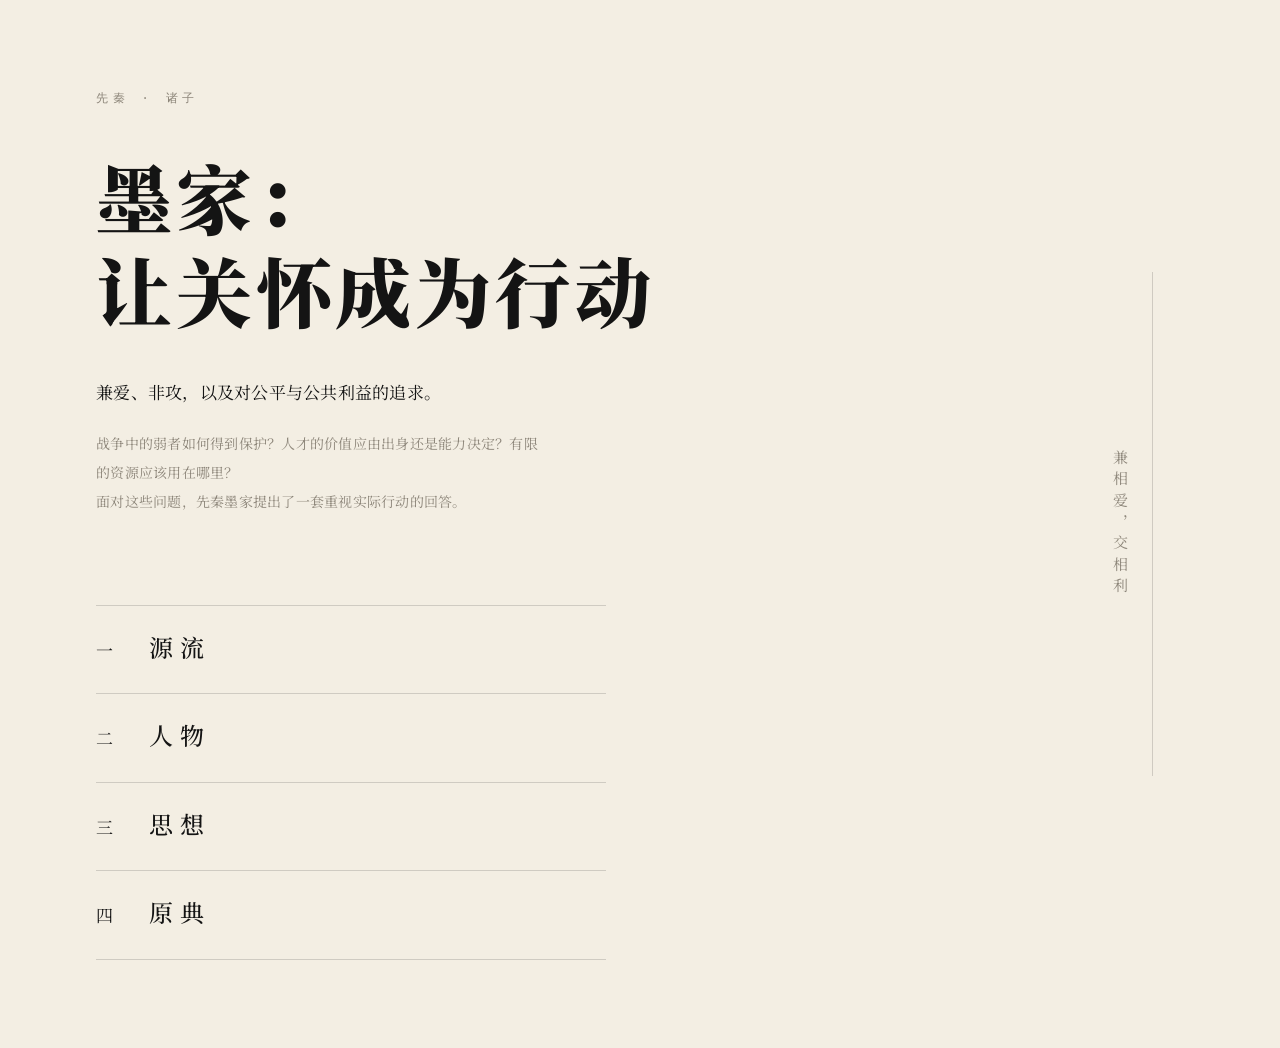
==== index.html @ 97afff65 "墨家网站：先秦墨家介绍（首页/源流/人物/思想/附录）" ====
<!DOCTYPE html>
<html lang="zh-CN">
<head>
  <meta charset="UTF-8">
  <meta name="viewport" content="width=device-width, initial-scale=1.0">
  <title>墨家：让关怀成为行动</title>
  <link rel="preconnect" href="https://fonts.googleapis.com">
  <link rel="preconnect" href="https://fonts.gstatic.com" crossorigin>
  <link href="https://fonts.googleapis.com/css2?family=Noto+Serif+SC:wght@300;400;500;600;700;900&display=swap" rel="stylesheet">
  <link rel="stylesheet" href="css/style.css">
</head>
<body class="page-home">
  <main class="home">
    <div class="home-left">
      <div class="home-kicker">先秦 · 诸子</div>
      <h1 class="home-title">墨家：<br>让关怀成为行动</h1>
      <p class="home-sub">兼爱、非攻，以及对公平与公共利益的追求。</p>
      <p class="home-questions">
        战争中的弱者如何得到保护？人才的价值应由出身还是能力决定？有限的资源应该用在哪里？<br>
        面对这些问题，先秦墨家提出了一套重视实际行动的回答。
      </p>
      <nav class="home-nav" aria-label="目录">
        <a href="yuanliu.html"><span class="sec-no">一</span><span class="sec-title">源流</span></a>
        <a href="renwu.html"><span class="sec-no">二</span><span class="sec-title">人物</span></a>
        <a href="sixiang.html"><span class="sec-no">三</span><span class="sec-title">思想</span></a>
        <a href="fulu.html"><span class="sec-no">四</span><span class="sec-title">原典</span></a>
      </nav>
    </div>
    <div class="home-right" aria-hidden="true">
      <span class="vertical-text">兼相爱，交相利</span>
      <span class="vertical-line"></span>
    </div>
  </main>
</body>
</html>
---- css/style.css ----
/* ============================================================
   墨家网站 · 设计规范
   宣纸 #F3EEE3 · 墨黑 #141414 · 朱砂 #B03A2E（仅用于引文/节号/细线/标记）
   思源宋体 · 行距 1.9 · 窄栏约 31em · 所有线条 0.5px
   ============================================================ */

:root {
  --paper: #F3EEE3;
  --ink: #141414;
  --vermilion: #B03A2E;
  --gray: #8d867a;
  --line-ink: rgba(20, 20, 20, 0.16);
  --line-verm: rgba(176, 58, 46, 0.55);
  --serif: "Noto Serif SC", "Source Han Serif SC", "Source Han Serif CN", "Songti SC", "STSong", "SimSun", serif;
  --mono: "SF Mono", "JetBrains Mono", "Menlo", "Consolas", "Courier New", monospace;
}

* { margin: 0; padding: 0; box-sizing: border-box; }

html { -webkit-font-smoothing: antialiased; text-rendering: optimizeLegibility; }

body {
  background: var(--paper);
  color: var(--ink);
  font-family: var(--serif);
  font-size: 17px;
  line-height: 1.9;
  letter-spacing: 0.015em;
  min-height: 100vh;
}

a { color: inherit; }

/* ---------- 通用 ---------- */
.reading { max-width: 31em; }

.hairline { border: none; border-top: 0.5px solid var(--line-ink); }
.hairline-verm { border: none; border-top: 0.5px solid var(--line-verm); }

.verm-rule { width: 64px; height: 0.5px; background: var(--vermilion); }

.section-no {
  font-family: var(--mono);
  font-size: 12px;
  color: var(--vermilion);
  letter-spacing: 0.12em;
}

/* ---------- 顶部导航（子页面） ---------- */
.site-head { border-bottom: 0.5px solid var(--line-ink); }
.site-head-inner {
  max-width: 1180px; margin: 0 auto; padding: 26px 72px;
  display: flex; align-items: baseline; justify-content: space-between;
}
.wordmark { font-size: 20px; font-weight: 700; letter-spacing: 0.3em; text-decoration: none; }
.wordmark .sub { font-size: 11px; font-weight: 400; color: var(--gray); letter-spacing: 0.15em; margin-left: 10px; }
.site-nav { display: flex; gap: 34px; }
.site-nav a {
  font-size: 14px; letter-spacing: 0.16em; text-decoration: none; color: var(--ink);
  position: relative; padding-bottom: 4px;
}
.site-nav a::after {
  content: ""; position: absolute; left: 0; bottom: 0;
  width: 0; height: 0.5px; background: var(--vermilion);
  transition: width 0.3s ease;
}
.site-nav a:hover::after { width: 100%; }
.site-nav a.current { color: var(--vermilion); }

/* ---------- 子页面框架 ---------- */
.page { max-width: 1180px; margin: 0 auto; padding: 72px 72px 140px; }
.page-title { font-size: 40px; font-weight: 700; letter-spacing: 0.06em; line-height: 1.3; }
.page-lead { margin-top: 18px; color: var(--gray); font-size: 15px; max-width: 30em; }
.page-section { margin-top: 72px; }
.page-section + .page-section { margin-top: 96px; }

/* ============================================================
   首页
   ============================================================ */
.page-home { min-height: 100vh; }
.home {
  max-width: 1280px; margin: 0 auto; padding: 88px 96px;
  display: flex; min-height: 100vh;
}
.home-left { flex: 1; display: flex; flex-direction: column; justify-content: center; }
.home-kicker { font-family: var(--mono); font-size: 12px; letter-spacing: 0.4em; color: var(--gray); margin-bottom: 40px; }
.home-title { font-size: clamp(46px, 6vw, 76px); font-weight: 900; letter-spacing: 0.05em; line-height: 1.22; }
.home-sub { margin-top: 40px; color: var(--ink); font-size: 17px; max-width: 30em; }
.home-questions { margin-top: 20px; color: var(--gray); font-size: 14px; max-width: 32em; line-height: 2.1; }
.home-nav { margin-top: 88px; max-width: 30em; }
.home-nav a {
  display: flex; align-items: baseline; gap: 26px;
  padding: 18px 0; text-decoration: none; color: var(--ink);
  border-top: 0.5px solid var(--line-ink);
}
.home-nav a:last-child { border-bottom: 0.5px solid var(--line-ink); }
.home-nav .sec-no { min-width: 1.6em; }
.home-nav .sec-title {
  font-size: 24px; font-weight: 500; letter-spacing: 0.3em; position: relative; padding-bottom: 6px;
}
.home-nav .sec-title::after {
  content: ""; position: absolute; left: 0; bottom: 0;
  width: 0; height: 0.5px; background: var(--vermilion); transition: width 0.35s ease;
}
.home-nav a:hover .sec-title::after { width: 100%; }

.home-right {
  width: 110px; display: flex; align-items: center; justify-content: center; gap: 18px;
}
.home-right .vertical-line { width: 0.5px; height: 56vh; background: var(--line-ink); }
.home-right .vertical-text {
  writing-mode: vertical-rl; text-orientation: mixed;
  font-size: 15px; letter-spacing: 0.42em; color: var(--gray); white-space: nowrap;
}

/* ============================================================
   学派源流（时间轴）
   ============================================================ */
.timeline { position: relative; padding-left: 88px; margin-top: 64px; }
.timeline::before {
  content: ""; position: absolute; left: 22px; top: 6px; bottom: 6px;
  width: 0.5px; background: var(--line-ink);
}
.tl-item { position: relative; padding: 0 0 72px; }
.tl-item::before {
  content: ""; position: absolute; left: 22px; transform: translateX(-50%);
  top: 10px; width: 7px; height: 7px; border-radius: 50%;
  background: var(--vermilion);
}
.tl-body { max-width: 40em; }
.tl-item:nth-child(even) .tl-body { margin-left: 56px; }
.tl-head { display: flex; align-items: baseline; gap: 18px; }
.tl-era { font-size: 26px; font-weight: 700; letter-spacing: 0.16em; }
.tl-title { margin-top: 10px; font-size: 17px; font-weight: 500; color: var(--ink); }
.tl-text { margin-top: 14px; font-size: 15px; color: var(--ink); max-width: 30em; }
.tl-quote {
  margin-top: 22px; font-size: 16px; color: var(--vermilion); line-height: 1.9;
}
.tl-quote cite { display: block; font-size: 12px; color: var(--gray); margin-top: 6px; }
.tl-divider { width: 3cm; height: 0.5px; background: var(--vermilion); margin-top: 28px; }

/* ============================================================
   代表人物
   ============================================================ */
.person { display: grid; grid-template-columns: 1fr 220px; column-gap: 72px; padding: 76px 0; }
.person + .person { border-top: 0.5px solid var(--line-ink); }
.person-name { font-size: 46px; font-weight: 700; letter-spacing: 0.08em; line-height: 1.2; }
.person-name .pinyin { font-family: var(--mono); font-size: 13px; color: var(--gray); letter-spacing: 0.1em; margin-left: 14px; font-weight: 400; }
.person-main .hairline { margin: 26px 0 30px; }
.person-body { max-width: 31em; font-size: 15px; }
.person-body blockquote {
  margin-top: 28px; font-size: 16px; color: var(--vermilion); line-height: 1.9;
}
.person-body blockquote cite { display: block; font-size: 12px; color: var(--gray); margin-top: 8px; }
.person-note {
  font-size: 12px; color: var(--gray); line-height: 2.1;
  border-left: 0.5px solid var(--line-ink); padding-left: 24px;
  align-self: start;
}
.person-foot { margin-top: 8px; font-size: 12px; color: var(--gray); max-width: 34em; }

/* ============================================================
   思想总览（关系图）
   ============================================================ */
.rel-wrap { margin-top: 64px; max-width: 620px; }
.rel-diagram { width: 100%; height: auto; display: block; }
.rel-line { stroke: var(--line-ink); stroke-width: 0.5; vector-effect: non-scaling-stroke; transition: stroke 0.3s ease; }
.rel-label { fill: var(--ink); font-family: var(--serif); font-size: 24px; letter-spacing: 0.2em; }
.rel-center { fill: var(--ink); font-family: var(--serif); font-size: 48px; font-weight: 700; letter-spacing: 0.1em; }
.rel-group a { text-decoration: none; }
.rel-group:hover .rel-line { stroke: var(--line-verm); }
.rel-group:hover .rel-label { fill: var(--vermilion); }
.rel-center-link:hover .rel-center { fill: var(--vermilion); }
.rel-note { margin-top: 48px; max-width: 30em; }
.rel-note p { font-size: 13px; color: var(--gray); line-height: 2; }
.rel-note p + p { margin-top: 12px; }

/* ============================================================
   思想详情页
   ============================================================ */
.thought-head { margin-bottom: 56px; }
.thought-head .verm-rule { margin-bottom: 40px; }
.thought-title { font-size: 48px; font-weight: 700; letter-spacing: 0.12em; line-height: 1.2; }
.thought-quote { margin-top: 26px; font-size: 22px; color: var(--vermilion); line-height: 1.85; font-weight: 500; max-width: 24em; }
.thought-quote cite { display: block; font-size: 12px; color: var(--gray); font-weight: 400; margin-top: 12px; letter-spacing: 0.05em; }

.thought-grid { display: grid; grid-template-columns: 1fr 240px; column-gap: 72px; }
.thought-body { max-width: 31em; }
.thought-body section { padding: 30px 0; }
.thought-body section + section { border-top: 0.5px solid var(--line-ink); }
.thought-body h2 { font-size: 15px; font-weight: 600; letter-spacing: 0.32em; color: var(--gray); margin-bottom: 18px; }
.thought-body p { font-size: 15px; }
.thought-body p + p { margin-top: 14px; }
.thought-body blockquote { margin: 14px 0; color: var(--ink); font-size: 15px; }

.triple { list-style: none; margin-top: 18px; }
.triple li { display: flex; gap: 18px; padding: 11px 0; border-top: 0.5px solid var(--line-ink); }
.triple li:last-child { border-bottom: 0.5px solid var(--line-ink); }
.triple .term { font-family: var(--mono); font-size: 14px; color: var(--vermilion); min-width: 2.2em; letter-spacing: 0.05em; }

.thought-note {
  font-size: 12px; color: var(--gray); line-height: 2.1;
  border-left: 0.5px solid var(--line-ink); padding-left: 24px;
  align-self: start;
}
.thought-back { margin-top: 72px; }
.thought-back a { text-decoration: none; font-size: 14px; letter-spacing: 0.1em; color: var(--ink); }
.thought-back a:hover { color: var(--vermilion); }

/* ============================================================
   附录
   ============================================================ */
.three-grid { display: grid; grid-template-columns: repeat(3, 1fr); gap: 56px; margin-top: 48px; }
.three-col .ruler { border-top: 0.5px solid var(--line-ink); position: relative; margin-bottom: 28px; }
.three-col .ruler::before {
  content: ""; position: absolute; top: -5px; left: 0; right: 0; height: 9px;
  background-image: repeating-linear-gradient(to right, rgba(20,20,20,0.42) 0 0.5px, transparent 0.5px 18px);
}
.three-col h3 { font-size: 22px; font-weight: 700; letter-spacing: 0.24em; margin-bottom: 14px; }
.three-col p { font-size: 14px; text-align: left; }

.mojing-list { margin-top: 40px; max-width: 40em; }
.mojing-intro { font-size: 13px; color: var(--gray); margin-bottom: 8px; }
.mojing-item { display: grid; grid-template-columns: 60px 1fr; gap: 28px; padding: 20px 0; border-top: 0.5px solid var(--line-ink); }
.mojing-item:last-child { border-bottom: 0.5px solid var(--line-ink); }
.mojing-item .no { font-family: var(--mono); font-size: 13px; color: var(--vermilion); letter-spacing: 0.08em; padding-top: 2px; }
.mojing-item .yuanwen { font-size: 16px; }
.mojing-item .shiyi { font-size: 13px; color: var(--gray); margin-top: 4px; }

.ref-grid { display: grid; grid-template-columns: 1fr 1fr; gap: 72px; margin-top: 40px; }
.ref-col h3 { font-size: 15px; font-weight: 600; letter-spacing: 0.3em; color: var(--gray); margin-bottom: 22px; }
.ref-col ol { list-style: none; }
.ref-col li { font-size: 13px; line-height: 2; margin-bottom: 16px; }
.ref-col li .no { font-family: var(--mono); color: var(--vermilion); margin-right: 6px; font-size: 12px; }
.ref-date { margin-top: 24px; font-size: 12px; color: var(--gray); }

/* ============================================================
   响应式
   ============================================================ */
@media (max-width: 900px) {
  .site-head-inner, .page, .home { padding-left: 28px; padding-right: 28px; }
  .home { flex-direction: column; padding-top: 56px; }
  .home-right { display: none; }
  .person, .thought-grid { grid-template-columns: 1fr; }
  .person-note, .thought-note { border-left: none; border-top: 0.5px solid var(--line-ink); padding-left: 0; padding-top: 16px; margin-top: 24px; }
  .three-grid, .ref-grid { grid-template-columns: 1fr; }
  .timeline { padding-left: 48px; }
  .tl-item:nth-child(even) .tl-body { margin-left: 0; }
}
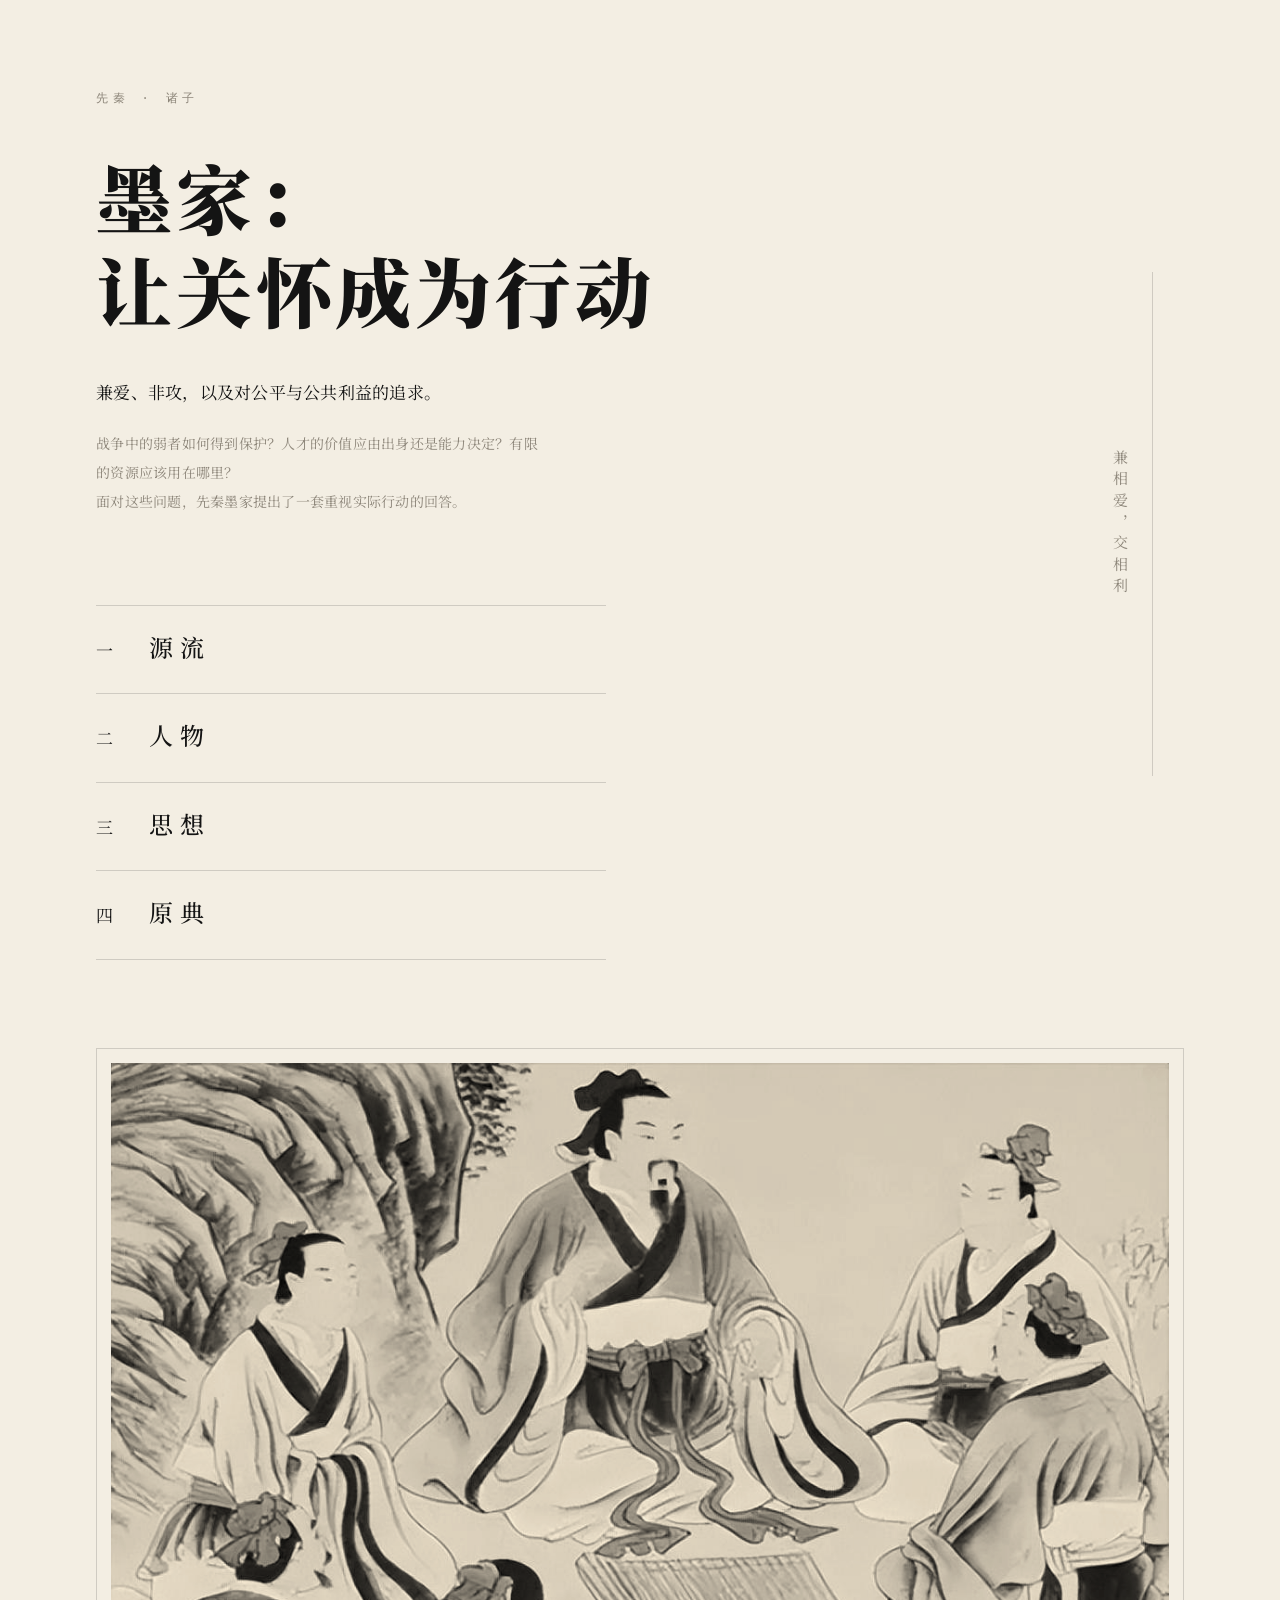
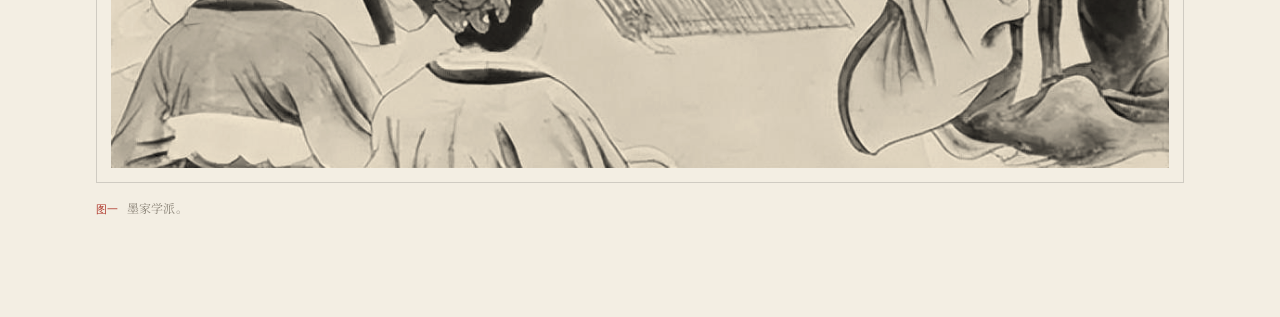
==== commit e5551c5e: "添加三张配图并按图录风格处理" ====
--- a/index.html
+++ b/index.html
@@ -31,5 +31,10 @@
       <span class="vertical-line"></span>
     </div>
   </main>
+
+  <figure class="fig fig--home">
+    <div class="fig-frame"><img src="img/heying.jpg" alt="墨家学派想象图"></div>
+    <figcaption><span class="fig-no">图一</span>墨家学派。</figcaption>
+  </figure>
 </body>
 </html>
--- a/css/style.css
+++ b/css/style.css
@@ -171,6 +171,8 @@
 .rel-group:hover .rel-line { stroke: var(--line-verm); }
 .rel-group:hover .rel-label { fill: var(--vermilion); }
 .rel-center-link:hover .rel-center { fill: var(--vermilion); }
+.rel-group a, .rel-center-link { cursor: pointer; }
+.rel-hint { margin-top: 24px; font-size: 15px; color: var(--ink); }
 .rel-note { margin-top: 48px; max-width: 30em; }
 .rel-note p { font-size: 13px; color: var(--gray); line-height: 2; }
 .rel-note p + p { margin-top: 12px; }
@@ -232,11 +234,38 @@
 .ref-col ol { list-style: none; }
 .ref-col li { font-size: 13px; line-height: 2; margin-bottom: 16px; }
 .ref-col li .no { font-family: var(--mono); color: var(--vermilion); margin-right: 6px; font-size: 12px; }
+.ref-col a {
+  color: var(--ink);
+  text-decoration: underline;
+  text-decoration-color: rgba(20, 20, 20, 0.4);
+  text-decoration-thickness: 0.5px;
+  text-underline-offset: 4px;
+  transition: color 0.2s ease, text-decoration-color 0.2s ease;
+}
+.ref-col a:hover { color: var(--vermilion); text-decoration-color: var(--vermilion); }
 .ref-date { margin-top: 24px; font-size: 12px; color: var(--gray); }
 
 /* ============================================================
    响应式
    ============================================================ */
+/* ============================================================
+   图录（配图）
+   ============================================================ */
+.fig { margin: 0; }
+.fig-frame { border: 0.5px solid var(--line-ink); padding: 14px; }
+.fig img {
+  width: 100%; height: auto; display: block;
+  filter: grayscale(1) sepia(0.22) contrast(1.04);
+  mix-blend-mode: multiply;
+}
+.fig figcaption { margin-top: 14px; font-size: 12px; color: var(--gray); line-height: 1.9; }
+.fig figcaption .fig-no { font-family: var(--mono); color: var(--vermilion); margin-right: 8px; font-size: 11px; }
+
+/* 配图定位 */
+.fig--lead { max-width: 680px; margin: 40px 0 60px; }
+.fig--home { max-width: 1280px; margin: 0 auto 96px; padding: 0 96px; }
+.fig--person { float: right; width: 260px; margin: 4px 0 30px 36px; }
+
 @media (max-width: 900px) {
   .site-head-inner, .page, .home { padding-left: 28px; padding-right: 28px; }
   .home { flex-direction: column; padding-top: 56px; }
@@ -246,4 +275,6 @@
   .three-grid, .ref-grid { grid-template-columns: 1fr; }
   .timeline { padding-left: 48px; }
   .tl-item:nth-child(even) .tl-body { margin-left: 0; }
-}
+  .fig--person { float: none; width: 100%; margin: 24px 0; }
+  .fig--home { padding-left: 28px; padding-right: 28px; }
+}
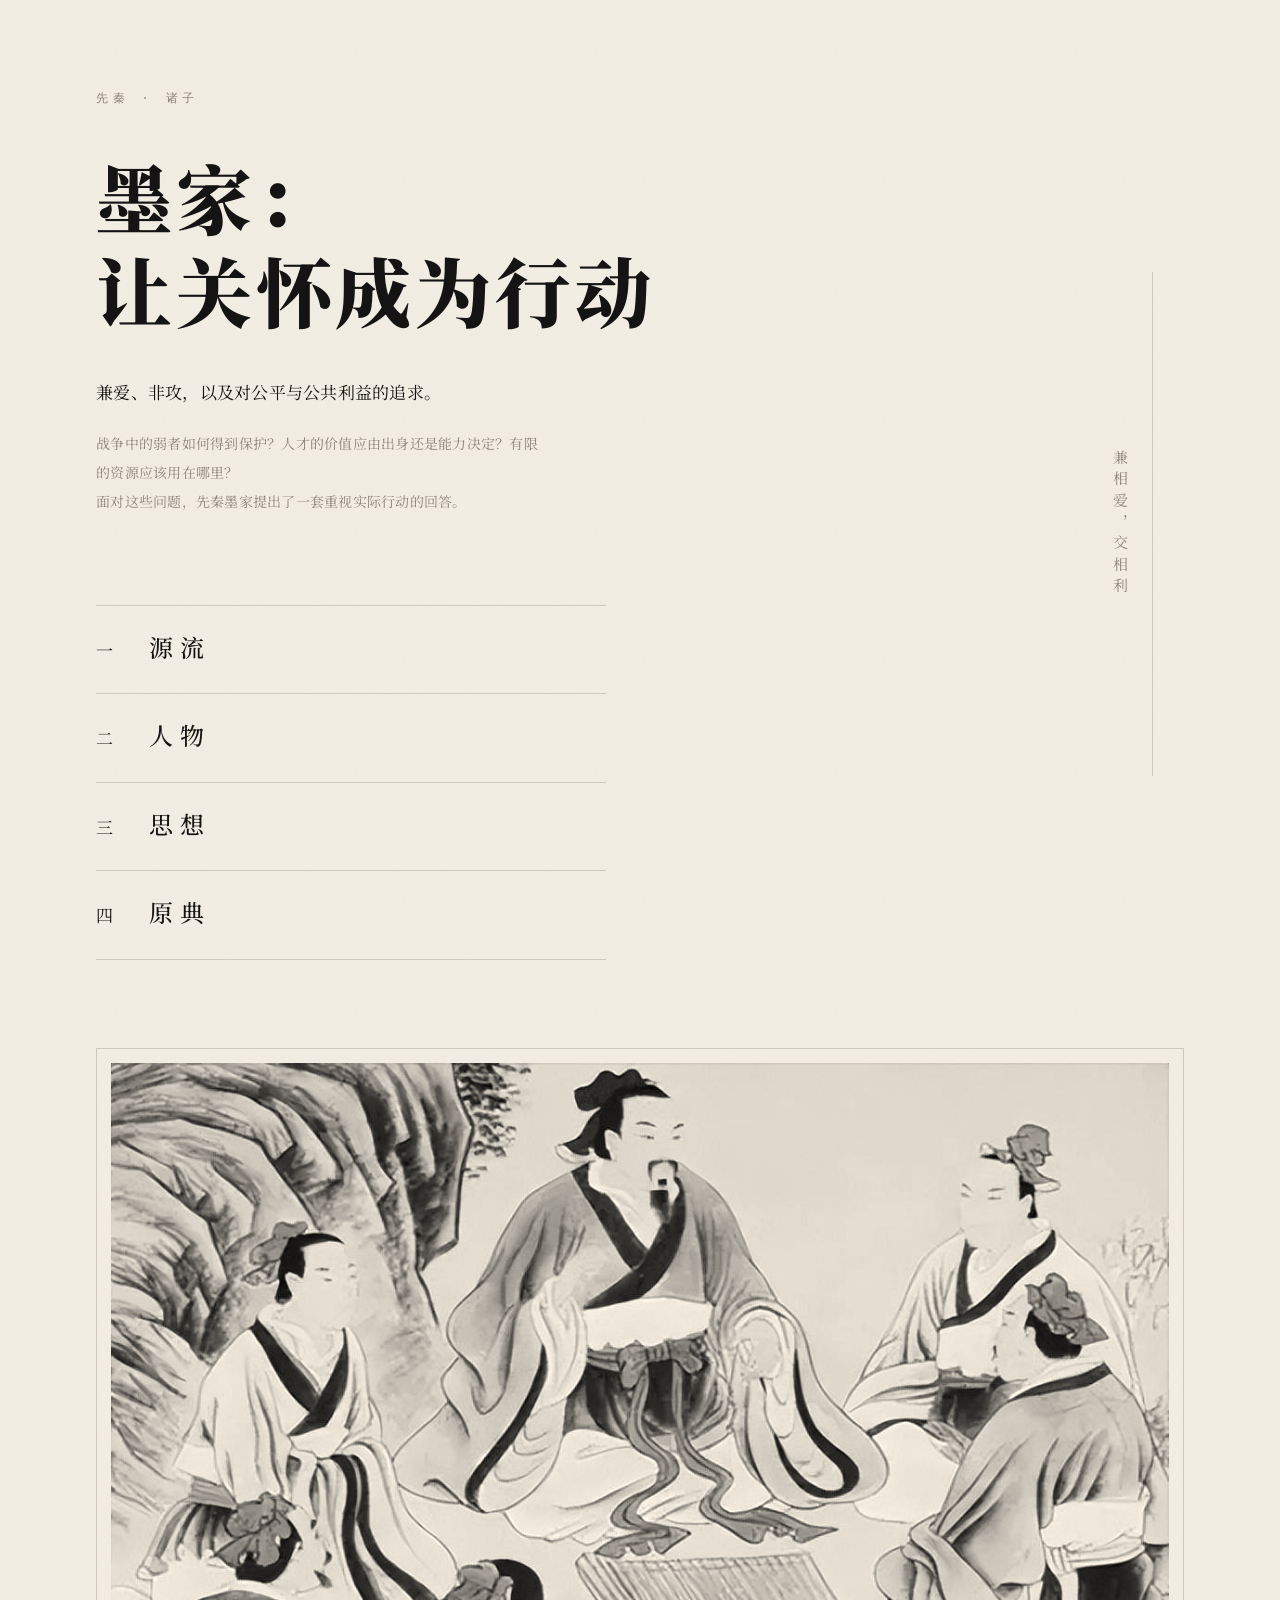
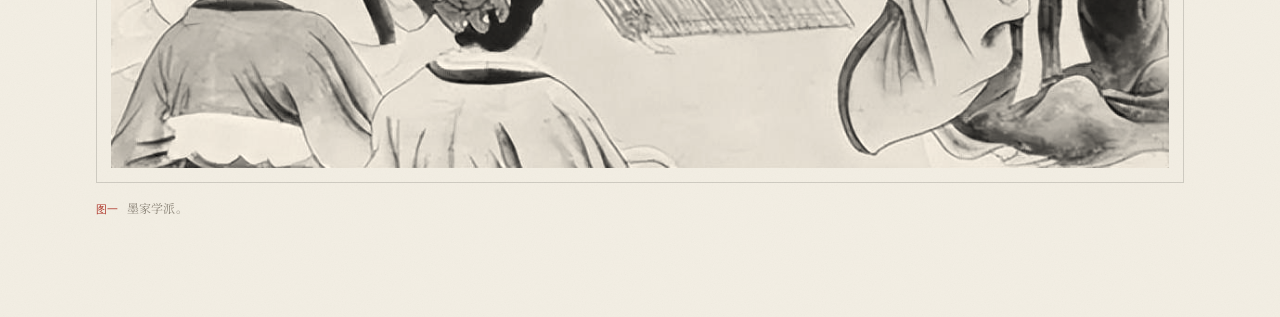
==== commit 201bd6ad: "交互升级：可拖拽时间线、阅读进度线、入场动效与宣纸纹理" ====
--- a/index.html
+++ b/index.html
@@ -36,5 +36,6 @@
     <div class="fig-frame"><img src="img/heying.jpg" alt="墨家学派想象图"></div>
     <figcaption><span class="fig-no">图一</span>墨家学派。</figcaption>
   </figure>
+  <script src="js/main.js"></script>
 </body>
 </html>
--- a/css/style.css
+++ b/css/style.css
@@ -20,7 +20,8 @@
 html { -webkit-font-smoothing: antialiased; text-rendering: optimizeLegibility; }
 
 body {
-  background: var(--paper);
+  background-color: var(--paper);
+  background-image: url("data:image/svg+xml,%3Csvg xmlns='http://www.w3.org/2000/svg' width='240' height='240'%3E%3Cfilter id='n'%3E%3CfeTurbulence type='fractalNoise' baseFrequency='0.9' numOctaves='3' stitchTiles='stitch'/%3E%3CfeColorMatrix type='saturate' values='0'/%3E%3C/filter%3E%3Crect width='100%25' height='100%25' filter='url(%23n)' opacity='0.06'/%3E%3C/svg%3E");
   color: var(--ink);
   font-family: var(--serif);
   font-size: 17px;
@@ -114,30 +115,58 @@
 }
 
 /* ============================================================
-   学派源流（时间轴）
-   ============================================================ */
-.timeline { position: relative; padding-left: 88px; margin-top: 64px; }
-.timeline::before {
-  content: ""; position: absolute; left: 22px; top: 6px; bottom: 6px;
-  width: 0.5px; background: var(--line-ink);
-}
-.tl-item { position: relative; padding: 0 0 72px; }
-.tl-item::before {
-  content: ""; position: absolute; left: 22px; transform: translateX(-50%);
-  top: 10px; width: 7px; height: 7px; border-radius: 50%;
+   学派源流（横向可拖拽时间轴）
+   ============================================================ */
+.timeline {
+  margin-top: 64px;
+  overflow-x: auto;
+  cursor: grab;
+  -webkit-overflow-scrolling: touch;
+  scrollbar-width: thin;
+  scrollbar-color: rgba(20, 20, 20, 0.25) transparent;
+  padding-bottom: 32px;
+}
+.timeline.dragging { cursor: grabbing; user-select: none; }
+.tl-track {
+  display: flex; align-items: stretch; gap: 64px;
+  min-width: max-content;
+  position: relative;
+}
+.tl-track::before {
+  content: ""; position: absolute; left: 0; right: 0; bottom: 0;
+  height: 0.5px; background: var(--line-ink);
+}
+.tl-node {
+  width: 340px; flex: none;
+  display: flex; flex-direction: column;
+}
+.tl-card {
+  border: 0.5px solid var(--line-ink);
+  padding: 26px 28px 24px;
+  flex: 1;
+  transition: border-color 0.3s ease;
+}
+.tl-node:hover .tl-card { border-color: var(--line-verm); }
+.tl-head { display: flex; align-items: baseline; gap: 18px; }
+.tl-era { font-size: 24px; font-weight: 700; letter-spacing: 0.16em; transition: color 0.25s ease; }
+.tl-node:hover .tl-era { color: var(--vermilion); }
+.tl-title { margin-top: 12px; font-size: 17px; font-weight: 500; color: var(--ink); }
+.tl-text { margin-top: 14px; font-size: 15px; color: var(--ink); line-height: 1.9; }
+.tl-quote { margin-top: 22px; font-size: 16px; color: var(--vermilion); line-height: 1.9; }
+.tl-quote cite { display: block; font-size: 12px; color: var(--gray); margin-top: 6px; }
+.tl-dot {
+  width: 7px; height: 7px; border-radius: 50%;
   background: var(--vermilion);
-}
-.tl-body { max-width: 40em; }
-.tl-item:nth-child(even) .tl-body { margin-left: 56px; }
-.tl-head { display: flex; align-items: baseline; gap: 18px; }
-.tl-era { font-size: 26px; font-weight: 700; letter-spacing: 0.16em; }
-.tl-title { margin-top: 10px; font-size: 17px; font-weight: 500; color: var(--ink); }
-.tl-text { margin-top: 14px; font-size: 15px; color: var(--ink); max-width: 30em; }
-.tl-quote {
-  margin-top: 22px; font-size: 16px; color: var(--vermilion); line-height: 1.9;
-}
-.tl-quote cite { display: block; font-size: 12px; color: var(--gray); margin-top: 6px; }
-.tl-divider { width: 3cm; height: 0.5px; background: var(--vermilion); margin-top: 28px; }
+  margin-top: 34px;
+  transition: transform 0.25s ease;
+}
+.tl-node:hover .tl-dot { transform: scale(1.9); }
+
+/* 入场动画（仅 JS 可用时，见 <head> 的 .js 标记） */
+.js .tl-node { opacity: 0; transform: translateY(24px); transition: opacity 0.6s ease, transform 0.6s ease; }
+.js .tl-node.in { opacity: 1; transform: none; }
+.js .tl-track::before { transform: scaleX(0); transform-origin: left center; transition: transform 0.9s ease 0.15s; }
+.js .timeline.in .tl-track::before { transform: scaleX(1); }
 
 /* ============================================================
    代表人物
@@ -273,8 +302,36 @@
   .person, .thought-grid { grid-template-columns: 1fr; }
   .person-note, .thought-note { border-left: none; border-top: 0.5px solid var(--line-ink); padding-left: 0; padding-top: 16px; margin-top: 24px; }
   .three-grid, .ref-grid { grid-template-columns: 1fr; }
-  .timeline { padding-left: 48px; }
-  .tl-item:nth-child(even) .tl-body { margin-left: 0; }
   .fig--person { float: none; width: 100%; margin: 24px 0; }
   .fig--home { padding-left: 28px; padding-right: 28px; }
 }
+
+/* ============================================================
+   阅读进度线（朱砂细线，随滚动生长）
+   ============================================================ */
+.progress {
+  position: fixed; top: 0; left: 0; right: 0;
+  height: 1px; background: var(--vermilion);
+  transform: scaleX(0); transform-origin: 0 50%;
+  z-index: 50;
+}
+
+/* ============================================================
+   切页淡入
+   ============================================================ */
+@keyframes page-fade { from { opacity: 0; } to { opacity: 1; } }
+body { animation: page-fade 0.45s ease both; }
+
+/* ============================================================
+   首页首屏错落入场
+   ============================================================ */
+@keyframes home-in {
+  from { opacity: 0; transform: translateY(18px); }
+  to { opacity: 1; transform: none; }
+}
+.page-home .home-kicker { animation: home-in 0.7s ease 0.05s both; }
+.page-home .home-title { animation: home-in 0.7s ease 0.18s both; }
+.page-home .home-sub { animation: home-in 0.7s ease 0.32s both; }
+.page-home .home-questions { animation: home-in 0.7s ease 0.44s both; }
+.page-home .home-nav { animation: home-in 0.7s ease 0.58s both; }
+.page-home .home-right { animation: home-in 0.7s ease 0.32s both; }
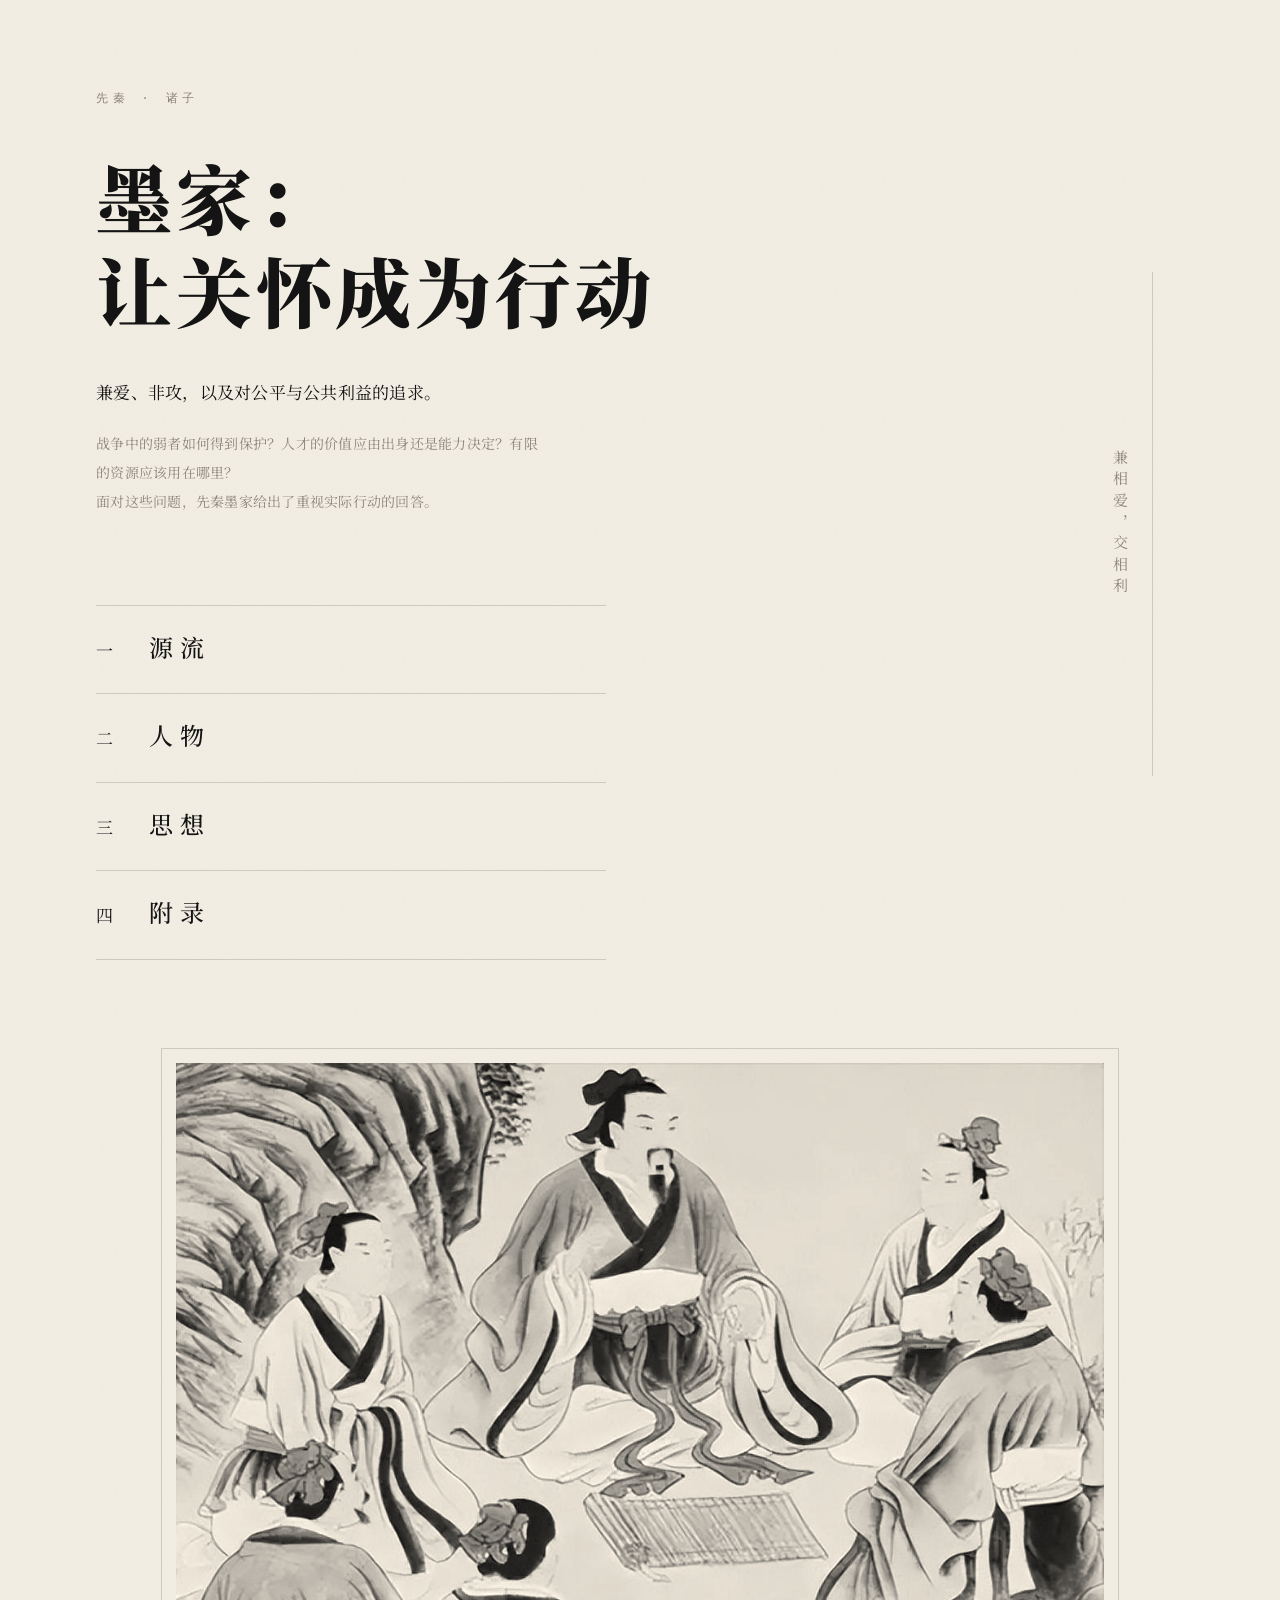
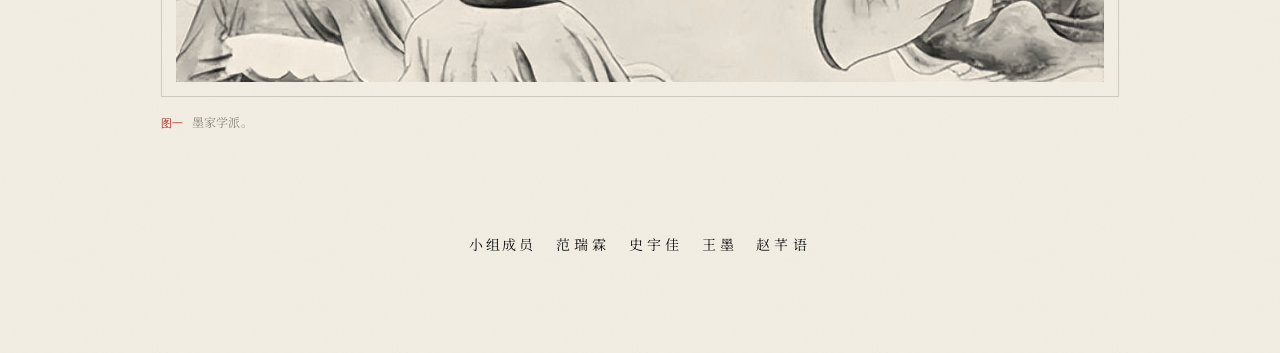
==== commit 3a86afcb: "文案平实化：全文措辞替换，并纳入来源编号、思想页导航、当代意义入口、成员署名与附录精简" ====
--- a/index.html
+++ b/index.html
@@ -17,13 +17,13 @@
       <p class="home-sub">兼爱、非攻，以及对公平与公共利益的追求。</p>
       <p class="home-questions">
         战争中的弱者如何得到保护？人才的价值应由出身还是能力决定？有限的资源应该用在哪里？<br>
-        面对这些问题，先秦墨家提出了一套重视实际行动的回答。
+        面对这些问题，先秦墨家给出了重视实际行动的回答。
       </p>
       <nav class="home-nav" aria-label="目录">
         <a href="yuanliu.html"><span class="sec-no">一</span><span class="sec-title">源流</span></a>
         <a href="renwu.html"><span class="sec-no">二</span><span class="sec-title">人物</span></a>
         <a href="sixiang.html"><span class="sec-no">三</span><span class="sec-title">思想</span></a>
-        <a href="fulu.html"><span class="sec-no">四</span><span class="sec-title">原典</span></a>
+        <a href="fulu.html"><span class="sec-no">四</span><span class="sec-title">附录</span></a>
       </nav>
     </div>
     <div class="home-right" aria-hidden="true">
@@ -36,6 +36,11 @@
     <div class="fig-frame"><img src="img/heying.jpg" alt="墨家学派想象图"></div>
     <figcaption><span class="fig-no">图一</span>墨家学派。</figcaption>
   </figure>
+
+  <footer class="site-credits">
+    <span class="credits-label">小组成员</span>
+    <span class="credits-names">范瑞霖&emsp;史宇佳&emsp;王墨&emsp;赵芊语</span>
+  </footer>
   <script src="js/main.js"></script>
 </body>
 </html>
--- a/css/style.css
+++ b/css/style.css
@@ -258,7 +258,15 @@
 .mojing-item .yuanwen { font-size: 16px; }
 .mojing-item .shiyi { font-size: 13px; color: var(--gray); margin-top: 4px; }
 
+.ref-hint {
+  margin-top: 16px;
+  font-size: 13px;
+  color: var(--gray);
+  line-height: 1.9;
+}
+.ref-hint .accent { color: var(--vermilion); }
 .ref-grid { display: grid; grid-template-columns: 1fr 1fr; gap: 72px; margin-top: 40px; }
+.ref-hint + .ref-grid { margin-top: 24px; }
 .ref-col h3 { font-size: 15px; font-weight: 600; letter-spacing: 0.3em; color: var(--gray); margin-bottom: 22px; }
 .ref-col ol { list-style: none; }
 .ref-col li { font-size: 13px; line-height: 2; margin-bottom: 16px; }
@@ -292,7 +300,7 @@
 
 /* 配图定位 */
 .fig--lead { max-width: 680px; margin: 40px 0 60px; }
-.fig--home { max-width: 1280px; margin: 0 auto 96px; padding: 0 96px; }
+.fig--home { max-width: 1150px; margin: 0 auto 96px; padding: 0 96px; }
 .fig--person { float: right; width: 260px; margin: 4px 0 30px 36px; }
 
 @media (max-width: 900px) {
@@ -304,6 +312,7 @@
   .three-grid, .ref-grid { grid-template-columns: 1fr; }
   .fig--person { float: none; width: 100%; margin: 24px 0; }
   .fig--home { padding-left: 28px; padding-right: 28px; }
+  .site-credits { padding-left: 28px; padding-right: 28px; }
 }
 
 /* ============================================================
@@ -335,3 +344,56 @@
 .page-home .home-questions { animation: home-in 0.7s ease 0.44s both; }
 .page-home .home-nav { animation: home-in 0.7s ease 0.58s both; }
 .page-home .home-right { animation: home-in 0.7s ease 0.32s both; }
+
+/* ============================================================
+   正文来源编号（上标，跳转附录对应文献）
+   ============================================================ */
+.src {
+  font-family: var(--mono);
+  font-size: 0.72em;
+  color: var(--vermilion);
+  text-decoration: none;
+  margin-left: 4px;
+  vertical-align: super;
+}
+.src:hover { text-decoration: underline; text-underline-offset: 2px; }
+.ref-col li { transition: background 0.3s ease; }
+.ref-col li:target { background: rgba(176, 58, 46, 0.05); }
+
+/* ============================================================
+   思想详情页底部导航（上一 / 返回 / 下一）
+   ============================================================ */
+.thought-nav {
+  margin-top: 72px;
+  display: flex; align-items: center; justify-content: space-between;
+  border-top: 0.5px solid var(--line-ink);
+  padding-top: 24px;
+}
+.thought-nav a { text-decoration: none; font-size: 14px; letter-spacing: 0.08em; color: var(--ink); transition: color 0.2s ease; }
+.thought-nav a:hover { color: var(--vermilion); }
+.thought-nav .tn-back { color: var(--ink); font-size: 16px; letter-spacing: 0.12em; }
+
+/* ============================================================
+   思想总览 · 当代意义快捷入口
+   ============================================================ */
+.rel-modern { margin-top: 56px; padding-top: 28px; border-top: 0.5px solid var(--line-ink); }
+.rm-title { font-size: 15px; font-weight: 600; letter-spacing: 0.32em; color: var(--gray); }
+.rm-lead { margin-top: 10px; font-size: 13px; color: var(--gray); max-width: 34em; line-height: 2; }
+.rm-links { margin-top: 18px; display: flex; flex-wrap: wrap; gap: 12px 28px; }
+.rm-links a { font-size: 14px; color: var(--ink); text-decoration: none; letter-spacing: 0.06em; border-bottom: 0.5px solid var(--line-ink); padding-bottom: 2px; transition: color 0.2s ease, border-color 0.2s ease; }
+.rm-links a:hover { color: var(--vermilion); border-color: var(--vermilion); }
+
+/* ============================================================
+   首页署名（小组成员）
+   ============================================================ */
+.site-credits {
+  max-width: 1280px;
+  margin: 0 auto 96px;
+  padding: 0 96px;
+  text-align: center;
+  font-size: 14px;
+  color: var(--ink);
+  letter-spacing: 0.18em;
+}
+.site-credits .credits-label { margin-right: 14px; }
+.site-credits .credits-names { letter-spacing: 0.3em; }
